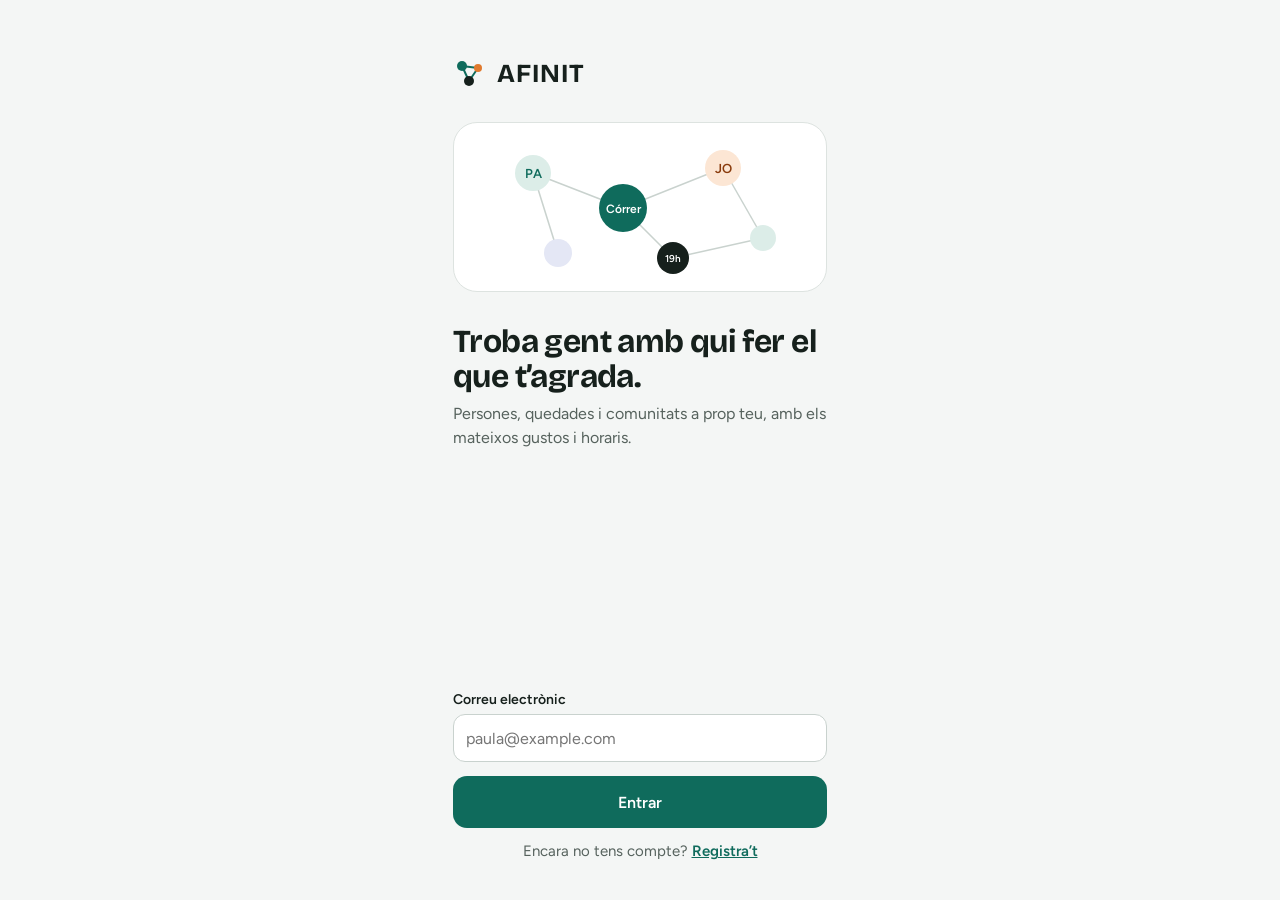
==== frontend/index.html @ 7f2d3fa5 "Quedades: MVP de punta a punta (backend + frontend) Frontend (HTML + JS simple, servit per FastAPI a" ====
<!doctype html>
<html lang="ca">
<head>
<meta charset="utf-8">
<meta name="viewport" content="width=device-width, initial-scale=1">
<title>AFINIT</title>
<link rel="preconnect" href="https://fonts.googleapis.com">
<link href="https://fonts.googleapis.com/css2?family=Bricolage+Grotesque:opsz,wght@12..96,600;12..96,700&family=Figtree:wght@400;500;600&display=swap" rel="stylesheet">
<link rel="stylesheet" href="css/afinit.css">
</head>
<body>
<div class="app">
  <main class="screen" style="padding: 56px 28px 40px; gap: 32px">
    <div class="brand">
      <svg width="34" height="34" viewBox="0 0 34 34" aria-hidden="true">
        <line x1="9" y1="10" x2="25" y2="12" stroke="var(--primary)" stroke-width="2"></line>
        <line x1="9" y1="10" x2="16" y2="25" stroke="var(--primary)" stroke-width="2"></line>
        <line x1="25" y1="12" x2="16" y2="25" stroke="var(--primary)" stroke-width="2"></line>
        <circle cx="9" cy="10" r="5" fill="var(--primary)"></circle>
        <circle cx="25" cy="12" r="4" fill="var(--accent)"></circle>
        <circle cx="16" cy="25" r="5" fill="var(--ink)"></circle>
      </svg>
      <span class="brand-name">AFINIT</span>
    </div>

    <div style="height: 170px; border-radius: 24px; background: var(--surface); border: 1px solid var(--border); overflow: hidden">
      <svg width="100%" height="170" viewBox="0 0 334 170" preserveAspectRatio="xMidYMid meet" aria-hidden="true">
        <g stroke="var(--border-input)" stroke-width="1.5">
          <line x1="60" y1="50" x2="150" y2="85"></line><line x1="150" y1="85" x2="250" y2="45"></line>
          <line x1="150" y1="85" x2="200" y2="135"></line><line x1="60" y1="50" x2="85" y2="130"></line>
          <line x1="250" y1="45" x2="290" y2="115"></line><line x1="200" y1="135" x2="290" y2="115"></line>
        </g>
        <circle cx="60" cy="50" r="18" fill="var(--primary-soft)"></circle>
        <text x="60" y="55" text-anchor="middle" font-family="Figtree, sans-serif" font-size="13" font-weight="600" fill="var(--primary)">PA</text>
        <circle cx="250" cy="45" r="18" fill="var(--accent-soft)"></circle>
        <text x="250" y="50" text-anchor="middle" font-family="Figtree, sans-serif" font-size="13" font-weight="600" fill="var(--accent-soft-text)">JO</text>
        <circle cx="150" cy="85" r="24" fill="var(--primary)"></circle>
        <text x="150" y="90" text-anchor="middle" font-family="Figtree, sans-serif" font-size="12" font-weight="600" fill="#FFFFFF">Córrer</text>
        <circle cx="85" cy="130" r="14" fill="var(--other-soft)"></circle>
        <circle cx="200" cy="135" r="16" fill="var(--ink)"></circle>
        <text x="200" y="139" text-anchor="middle" font-family="Figtree, sans-serif" font-size="10" font-weight="600" fill="#FFFFFF">19h</text>
        <circle cx="290" cy="115" r="13" fill="var(--primary-soft)"></circle>
      </svg>
    </div>

    <div style="display: flex; flex-direction: column; gap: 8px">
      <h1 class="title title-xl">Troba gent amb qui fer el que t’agrada.</h1>
      <p style="margin: 0; font-size: 16px; line-height: 1.45" class="muted">Persones, quedades i comunitats a prop teu, amb els mateixos gustos i horaris.</p>
    </div>

    <form id="login" style="display: flex; flex-direction: column; gap: 14px; margin-top: auto" novalidate>
      <div class="field">
        <label for="email" style="font-size: 14px">Correu electrònic</label>
        <input id="email" class="input" type="email" autocomplete="email" placeholder="paula@example.com" required style="height: 48px; font-size: 16px">
      </div>
      <div id="error" class="error hidden" role="alert"></div>
      <button class="btn btn-primary btn-block" type="submit">Entrar</button>
      <p style="margin: 0; text-align: center; font-size: 15px" class="muted">Encara no tens compte? <a href="proximament.html?s=Registre" style="font-weight: 600">Registra’t</a></p>
    </form>
  </main>
</div>

<script src="js/afinit.js"></script>
<script>
  if (getUser()) location.replace('quedades.html');

  const form = document.getElementById('login');
  const errorBox = document.getElementById('error');

  form.addEventListener('submit', async (e) => {
    e.preventDefault();
    const email = document.getElementById('email').value.trim();
    const button = form.querySelector('button');
    errorBox.classList.add('hidden');
    if (!email) {
      errorBox.textContent = 'Escriu el teu correu electrònic.';
      errorBox.classList.remove('hidden');
      return;
    }
    button.disabled = true;
    try {
      const user = await api('/auth/login', { method: 'POST', body: { email } });
      setUser(user);
      location.href = 'quedades.html';
    } catch (err) {
      errorBox.textContent = err.message;
      errorBox.classList.remove('hidden');
    } finally {
      button.disabled = false;
    }
  });
</script>
</body>
</html>
---- frontend/css/afinit.css ----
/* =====================================================================
   AFINIT - estils comuns de totes les pantalles
   ---------------------------------------------------------------------
   PALETA: per canviar la tonalitat de l'app, només cal tocar les
   variables d'aquest bloc :root. Cap altre fitxer té colors escrits.
   ===================================================================== */
:root {
  /* Color principal (botons, enllaços, icones, pestanya activa) */
  --primary: #0F6B5C;
  --primary-hover: #0A4F44;
  --primary-soft: #DCEDE8;      /* fons suau: etiquetes, avisos */
  --primary-soft-text: #1F4A41; /* text sobre --primary-soft */

  /* Color d'accent (segon color del logo, avatars) */
  --accent: #E07A2E;
  --accent-soft: #FCE6D4;
  --accent-soft-text: #8A3B0C;

  /* Neutres */
  --ink: #16201C;               /* text principal i capçaleres fosques */
  --ink-2: #2A3631;             /* botó sobre capçalera fosca */
  --ink-on-dark-muted: #C8D2CE; /* text secundari sobre fons fosc */
  --text: #2E3833;              /* paràgrafs */
  --muted: #56625D;             /* text secundari */
  --bg: #F4F6F5;                /* fons de pantalla */
  --surface: #FFFFFF;           /* targetes, camps */
  --track: #E6EBE9;             /* fons de les pestanyes */
  --border: #DDE3E0;
  --border-input: #C9D2CE;
  --divider: #EEF1F0;
  --other-soft: #E4E7F5;        /* tercer color d'avatars */
  --other-soft-text: #2E3A80;
  --danger: #B42318;
  --danger-soft: #FDECEA;

  --font-body: 'Figtree', system-ui, sans-serif;
  --font-title: 'Bricolage Grotesque', 'Figtree', sans-serif;
  --radius-sm: 12px;
  --radius: 14px;
  --radius-lg: 18px;
}

* { box-sizing: border-box; }

html { background: var(--border); }

body {
  margin: 0;
  font-family: var(--font-body);
  color: var(--ink);
  background: var(--bg);
  -webkit-font-smoothing: antialiased;
}

a { color: var(--primary); }
a:hover { color: var(--primary-hover); }

/* L'app és mòbil: a l'ordinador es mostra com una columna de mòbil centrada */
.app {
  max-width: 430px;
  min-height: 100vh;
  margin: 0 auto;
  background: var(--bg);
  display: flex;
  flex-direction: column;
}

.screen {
  flex: 1;
  display: flex;
  flex-direction: column;
  gap: 16px;
  padding: 20px 20px 24px;
}

.title {
  margin: 0;
  font-family: var(--font-title);
  font-weight: 700;
  letter-spacing: -0.5px;
}
.title-xl { font-size: 32px; line-height: 1.1; letter-spacing: -0.6px; }
.title-lg { font-size: 28px; }
.title-md { font-size: 24px; letter-spacing: -0.4px; }

.section-title { margin: 6px 0 0; font-size: 16px; font-weight: 600; }
.muted { color: var(--muted); }
.hidden { display: none !important; }

/* ---------- Logo ---------- */
.brand { display: flex; align-items: center; gap: 10px; }
.brand-name { font-family: var(--font-title); font-size: 26px; font-weight: 700; letter-spacing: 1px; }

/* ---------- Capçalera amb botó de tornar ---------- */
.topbar { display: flex; align-items: center; justify-content: space-between; gap: 12px; min-height: 44px; }
.topbar-left { display: flex; align-items: center; gap: 12px; }

.icon-btn {
  display: inline-flex; align-items: center; justify-content: center;
  width: 44px; height: 44px; flex-shrink: 0;
  border-radius: var(--radius-sm);
  background: var(--surface); border: 1px solid var(--border); color: var(--ink);
}
.icon-btn:hover { color: var(--ink); background: var(--divider); }
.icon-btn.on-dark { background: var(--ink-2); border: none; color: #FFFFFF; }

/* ---------- Botons ---------- */
.btn {
  display: inline-flex; align-items: center; justify-content: center; gap: 6px;
  height: 52px; padding: 0 18px;
  border-radius: var(--radius); border: none;
  font-family: inherit; font-size: 16px; font-weight: 600;
  text-decoration: none; cursor: pointer;
}
.btn-primary { background: var(--primary); color: #FFFFFF; }
.btn-primary:hover { background: var(--primary-hover); color: #FFFFFF; }
.btn-secondary { background: var(--surface); color: var(--ink); border: 1px solid var(--border-input); }
.btn-secondary:hover { background: var(--divider); color: var(--ink); }
.btn-small { height: 42px; padding: 0 14px; border-radius: var(--radius-sm); font-size: 14px; }
.btn-block { width: 100%; }
.btn:disabled { opacity: 0.6; cursor: default; }

/* ---------- Formularis ---------- */
.field { display: flex; flex-direction: column; gap: 6px; min-width: 0; }
.field label { font-size: 13px; font-weight: 600; }
.input {
  height: 44px; width: 100%; min-width: 0;
  border-radius: var(--radius-sm); border: 1px solid var(--border-input);
  background: var(--surface); padding: 0 12px;
  font-size: 15px; font-family: inherit; color: var(--ink);
}
textarea.input { height: auto; padding: 10px 12px; line-height: 1.4; resize: none; }
select.input { padding: 0 8px; }
.input:focus { outline: 2px solid var(--primary); outline-offset: 1px; }
.row-2 { display: grid; grid-template-columns: repeat(2, minmax(0, 1fr)); gap: 12px; }
.row-2-1 { display: grid; grid-template-columns: 2fr 1fr; gap: 12px; }

/* ---------- Avisos ---------- */
.hint {
  display: flex; gap: 10px; align-items: flex-start;
  padding: 12px 14px; border-radius: var(--radius);
  background: var(--primary-soft); color: var(--primary-soft-text);
  font-size: 13px; line-height: 1.4;
}
.hint svg { flex-shrink: 0; margin-top: 1px; color: var(--primary); }
.error {
  padding: 12px 14px; border-radius: var(--radius);
  background: var(--danger-soft); color: var(--danger);
  font-size: 14px; line-height: 1.4;
}
.empty {
  padding: 20px 16px; border-radius: var(--radius-lg);
  border: 1px dashed var(--border-input);
  text-align: center; color: var(--muted); font-size: 14px; line-height: 1.45;
}

/* ---------- Pestanyes ---------- */
.tabs {
  display: grid; grid-template-columns: repeat(2, minmax(0, 1fr));
  padding: 4px; border-radius: var(--radius); background: var(--track);
}
.tab {
  height: 38px; border: none; border-radius: 10px;
  background: transparent; color: var(--muted);
  font-family: inherit; font-size: 14px; font-weight: 500; cursor: pointer;
}
.tab[aria-selected="true"] { background: var(--surface); color: var(--ink); font-weight: 600; }

/* ---------- Etiqueta d'activitat ---------- */
.chip {
  display: inline-block; padding: 4px 9px; border-radius: 10px;
  background: var(--primary-soft); color: var(--primary);
  font-size: 12px; font-weight: 600;
}

/* ---------- Targeta de quedada ---------- */
.list { display: flex; flex-direction: column; gap: 10px; }
.event-card {
  display: flex; gap: 12px; padding: 14px;
  border-radius: var(--radius-lg); background: var(--surface); border: 1px solid var(--border);
  color: var(--ink); text-decoration: none;
}
.event-card:hover { color: var(--ink); border-color: var(--border-input); }
.date-badge {
  width: 56px; height: 66px; flex-shrink: 0;
  border-radius: var(--radius-sm); background: var(--ink); color: #FFFFFF;
  display: flex; flex-direction: column; align-items: center; justify-content: center;
}
.date-badge .dow { font-size: 11px; font-weight: 600; text-transform: uppercase; }
.date-badge .num { font-size: 22px; font-weight: 700; line-height: 1.1; }
.date-badge .mon { font-size: 11px; }
.event-body { flex: 1; display: flex; flex-direction: column; gap: 5px; min-width: 0; }
.event-title { font-size: 16px; font-weight: 600; }
.event-meta { font-size: 13px; color: var(--muted); }
.event-tags { display: flex; align-items: center; gap: 8px; flex-wrap: wrap; font-size: 12px; color: var(--muted); }

.attending-card {
  display: flex; align-items: center; gap: 12px; padding: 14px;
  border-radius: var(--radius-lg); background: var(--primary-soft);
  color: var(--ink); text-decoration: none;
}
.attending-card:hover { color: var(--ink); }
.attending-card .check {
  width: 44px; height: 44px; flex-shrink: 0; border-radius: var(--radius-sm);
  background: var(--primary); color: #FFFFFF;
  display: flex; align-items: center; justify-content: center;
}
.attending-card .info { display: flex; flex-direction: column; gap: 2px; }
.attending-card .info span:first-child { font-size: 15px; font-weight: 600; }
.attending-card .info span:last-child { font-size: 13px; color: var(--primary-soft-text); }

/* ---------- Detall de quedada ---------- */
.hero {
  background: var(--ink); color: #FFFFFF;
  padding: 20px 24px 26px; display: flex; flex-direction: column; gap: 18px;
}
.hero .chip { align-self: flex-start; padding: 5px 10px; }
.hero-sub { font-size: 14px; color: var(--ink-on-dark-muted); }
.info-box {
  display: flex; flex-direction: column;
  border-radius: 16px; background: var(--surface); border: 1px solid var(--border);
}
.info-row { display: flex; align-items: center; gap: 12px; padding: 12px 14px; border-bottom: 1px solid var(--divider); }
.info-row:last-child { border-bottom: none; }
.info-row svg { flex-shrink: 0; color: var(--primary); }
.info-row div { display: flex; flex-direction: column; }
.info-row .main { font-size: 15px; font-weight: 600; }
.info-row .sub { font-size: 13px; color: var(--muted); }
.description { margin: 0; font-size: 15px; line-height: 1.5; color: var(--text); white-space: pre-line; }

.people { display: flex; gap: 10px; flex-wrap: wrap; }
.person-pill {
  display: flex; align-items: center; gap: 8px; padding: 6px 12px 6px 6px;
  border-radius: 22px; background: var(--surface); border: 1px solid var(--border);
  font-size: 14px; font-weight: 600;
}
.avatar {
  width: 32px; height: 32px; border-radius: 50%;
  display: flex; align-items: center; justify-content: center;
  font-size: 12px; font-weight: 600; flex-shrink: 0;
}
.avatar.c0 { background: var(--primary-soft); color: var(--primary); }
.avatar.c1 { background: var(--accent-soft); color: var(--accent-soft-text); }
.avatar.c2 { background: var(--other-soft); color: var(--other-soft-text); }
.avatar.c3 { background: var(--divider); color: var(--ink); }
.avatar.more { background: var(--ink); color: #FFFFFF; }
.avatar-stack { display: flex; align-items: center; gap: 12px; }
.avatar-stack .stack { display: flex; }
.avatar-stack .avatar { width: 34px; height: 34px; font-size: 11px; border: 2px solid var(--bg); }
.avatar-stack .avatar + .avatar { margin-left: -10px; }

/* ---------- Navegació inferior ---------- */
.bottom-nav {
  position: sticky; bottom: 0;
  display: flex; height: 76px; padding: 6px 8px 12px;
  background: var(--surface); border-top: 1px solid var(--border);
}
.bottom-nav a {
  flex: 1; display: flex; flex-direction: column; align-items: center; justify-content: center; gap: 3px;
  color: var(--muted); font-size: 12px; font-weight: 500; text-decoration: none;
}
.bottom-nav a[aria-current="page"] { color: var(--primary); font-weight: 600; }

/* ---------- Toast ---------- */
.toast {
  position: fixed; left: 50%; bottom: 96px; transform: translateX(-50%);
  max-width: 360px; padding: 12px 16px; border-radius: var(--radius);
  background: var(--ink); color: #FFFFFF; font-size: 14px;
  box-shadow: 0 6px 20px rgba(0, 0, 0, 0.18);
}
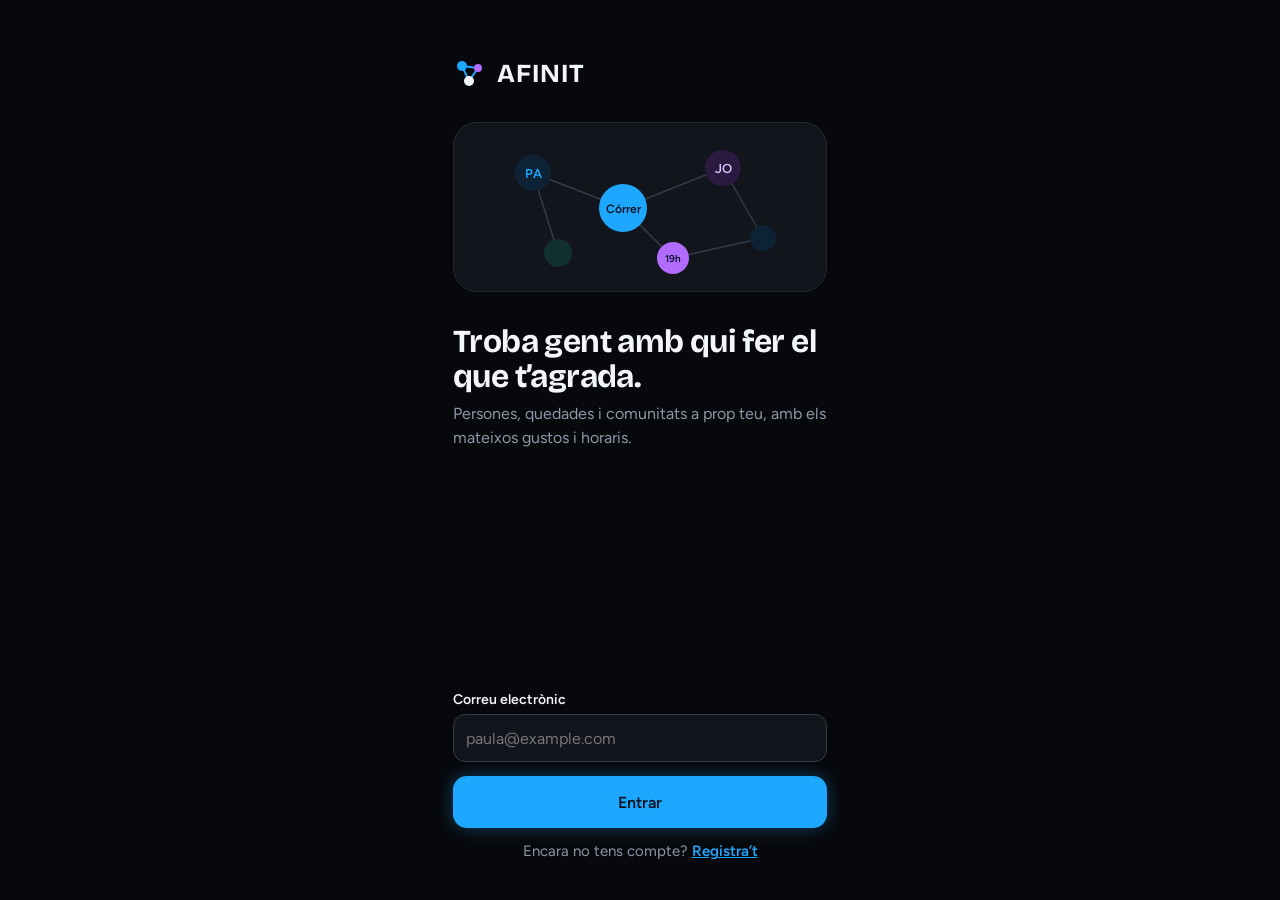
==== commit d22b84bc: "Tema negre i blau neó, calendari i generador de dades de prova - css: paleta fosca (negre + blau neó" ====
--- a/frontend/index.html
+++ b/frontend/index.html
@@ -35,10 +35,10 @@
         <circle cx="250" cy="45" r="18" fill="var(--accent-soft)"></circle>
         <text x="250" y="50" text-anchor="middle" font-family="Figtree, sans-serif" font-size="13" font-weight="600" fill="var(--accent-soft-text)">JO</text>
         <circle cx="150" cy="85" r="24" fill="var(--primary)"></circle>
-        <text x="150" y="90" text-anchor="middle" font-family="Figtree, sans-serif" font-size="12" font-weight="600" fill="#FFFFFF">Córrer</text>
+        <text x="150" y="90" text-anchor="middle" font-family="Figtree, sans-serif" font-size="12" font-weight="600" fill="var(--on-primary)">Córrer</text>
         <circle cx="85" cy="130" r="14" fill="var(--other-soft)"></circle>
-        <circle cx="200" cy="135" r="16" fill="var(--ink)"></circle>
-        <text x="200" y="139" text-anchor="middle" font-family="Figtree, sans-serif" font-size="10" font-weight="600" fill="#FFFFFF">19h</text>
+        <circle cx="200" cy="135" r="16" fill="var(--accent)"></circle>
+        <text x="200" y="139" text-anchor="middle" font-family="Figtree, sans-serif" font-size="10" font-weight="600" fill="var(--on-primary)">19h</text>
         <circle cx="290" cy="115" r="13" fill="var(--primary-soft)"></circle>
       </svg>
     </div>
--- a/frontend/css/afinit.css
+++ b/frontend/css/afinit.css
@@ -5,33 +5,52 @@
    variables d'aquest bloc :root. Cap altre fitxer té colors escrits.
    ===================================================================== */
 :root {
+  /* Tema: negre i blau neó */
+  color-scheme: dark;           /* calendaris i desplegables natius en fosc */
+
   /* Color principal (botons, enllaços, icones, pestanya activa) */
-  --primary: #0F6B5C;
-  --primary-hover: #0A4F44;
-  --primary-soft: #DCEDE8;      /* fons suau: etiquetes, avisos */
-  --primary-soft-text: #1F4A41; /* text sobre --primary-soft */
+  --primary: #1EA7FF;           /* blau neó */
+  --primary-hover: #5CC0FF;
+  --on-primary: #04121F;        /* text sobre el blau neó (fosc: es llegeix millor que el blanc) */
+  --primary-soft: #0D2335;      /* fons suau: etiquetes, avisos */
+  --primary-soft-text: #A8DBFF; /* text sobre --primary-soft */
+  --glow: 0 0 18px rgba(30, 167, 255, 0.35); /* resplendor neó dels botons */
 
   /* Color d'accent (segon color del logo, avatars) */
-  --accent: #E07A2E;
-  --accent-soft: #FCE6D4;
-  --accent-soft-text: #8A3B0C;
+  --accent: #B26BFF;            /* lila neó */
+  --accent-soft: #2A1A3F;
+  --accent-soft-text: #DDBEFF;
 
   /* Neutres */
-  --ink: #16201C;               /* text principal i capçaleres fosques */
-  --ink-2: #2A3631;             /* botó sobre capçalera fosca */
-  --ink-on-dark-muted: #C8D2CE; /* text secundari sobre fons fosc */
-  --text: #2E3833;              /* paràgrafs */
-  --muted: #56625D;             /* text secundari */
-  --bg: #F4F6F5;                /* fons de pantalla */
-  --surface: #FFFFFF;           /* targetes, camps */
-  --track: #E6EBE9;             /* fons de les pestanyes */
-  --border: #DDE3E0;
-  --border-input: #C9D2CE;
-  --divider: #EEF1F0;
-  --other-soft: #E4E7F5;        /* tercer color d'avatars */
-  --other-soft-text: #2E3A80;
-  --danger: #B42318;
-  --danger-soft: #FDECEA;
+  --ink: #F2F5FA;               /* text principal */
+  --text: #D3D9E3;              /* paràgrafs */
+  --muted: #8E97A8;             /* text secundari */
+  --page: #000000;              /* fons de fora de l'app (ordinador) */
+  --bg: #07080B;                /* fons de pantalla */
+  --surface: #12151C;           /* targetes, camps */
+  --track: #1A1E27;             /* fons de les pestanyes */
+  --border: #232833;
+  --border-input: #333A47;
+  --divider: #1C2029;
+
+  /* Blocs destacats: capçalera del detall, notificacions */
+  --block: #10131A;
+  --block-2: #222834;           /* botó sobre un bloc */
+  --on-block: #F2F5FA;
+  --on-block-muted: #A3ABBA;
+
+  /* Etiqueta de data de les targetes i pestanya activa */
+  --badge-bg: var(--primary);
+  --badge-text: var(--on-primary);
+  --tab-active-bg: var(--primary-soft);
+  --tab-active-text: var(--primary-soft-text);
+
+  --other-soft: #12302E;        /* tercer color d'avatars */
+  --other-soft-text: #7FE3D2;
+  --danger: #FF8A80;
+  --danger-soft: #3A1717;
+  --unavailable-bg: #3A2412;    /* blocs "No disponible" del calendari */
+  --unavailable-text: #FFC48A;
 
   --font-body: 'Figtree', system-ui, sans-serif;
   --font-title: 'Bricolage Grotesque', 'Figtree', sans-serif;
@@ -42,7 +61,7 @@
 
 * { box-sizing: border-box; }
 
-html { background: var(--border); }
+html { background: var(--page); }
 
 body {
   margin: 0;
@@ -102,7 +121,7 @@
   background: var(--surface); border: 1px solid var(--border); color: var(--ink);
 }
 .icon-btn:hover { color: var(--ink); background: var(--divider); }
-.icon-btn.on-dark { background: var(--ink-2); border: none; color: #FFFFFF; }
+.icon-btn.on-dark { background: var(--block-2); border: none; color: var(--on-block); }
 
 /* ---------- Botons ---------- */
 .btn {
@@ -112,8 +131,8 @@
   font-family: inherit; font-size: 16px; font-weight: 600;
   text-decoration: none; cursor: pointer;
 }
-.btn-primary { background: var(--primary); color: #FFFFFF; }
-.btn-primary:hover { background: var(--primary-hover); color: #FFFFFF; }
+.btn-primary { background: var(--primary); color: var(--on-primary); box-shadow: var(--glow); }
+.btn-primary:hover { background: var(--primary-hover); color: var(--on-primary); }
 .btn-secondary { background: var(--surface); color: var(--ink); border: 1px solid var(--border-input); }
 .btn-secondary:hover { background: var(--divider); color: var(--ink); }
 .btn-small { height: 42px; padding: 0 14px; border-radius: var(--radius-sm); font-size: 14px; }
@@ -164,7 +183,7 @@
   background: transparent; color: var(--muted);
   font-family: inherit; font-size: 14px; font-weight: 500; cursor: pointer;
 }
-.tab[aria-selected="true"] { background: var(--surface); color: var(--ink); font-weight: 600; }
+.tab[aria-selected="true"] { background: var(--tab-active-bg); color: var(--tab-active-text); font-weight: 600; }
 
 /* ---------- Etiqueta d'activitat ---------- */
 .chip {
@@ -183,7 +202,7 @@
 .event-card:hover { color: var(--ink); border-color: var(--border-input); }
 .date-badge {
   width: 56px; height: 66px; flex-shrink: 0;
-  border-radius: var(--radius-sm); background: var(--ink); color: #FFFFFF;
+  border-radius: var(--radius-sm); background: var(--badge-bg); color: var(--badge-text);
   display: flex; flex-direction: column; align-items: center; justify-content: center;
 }
 .date-badge .dow { font-size: 11px; font-weight: 600; text-transform: uppercase; }
@@ -202,7 +221,7 @@
 .attending-card:hover { color: var(--ink); }
 .attending-card .check {
   width: 44px; height: 44px; flex-shrink: 0; border-radius: var(--radius-sm);
-  background: var(--primary); color: #FFFFFF;
+  background: var(--primary); color: var(--on-primary);
   display: flex; align-items: center; justify-content: center;
 }
 .attending-card .info { display: flex; flex-direction: column; gap: 2px; }
@@ -211,11 +230,11 @@
 
 /* ---------- Detall de quedada ---------- */
 .hero {
-  background: var(--ink); color: #FFFFFF;
+  background: var(--block); color: var(--on-block); border-bottom: 1px solid var(--border);
   padding: 20px 24px 26px; display: flex; flex-direction: column; gap: 18px;
 }
 .hero .chip { align-self: flex-start; padding: 5px 10px; }
-.hero-sub { font-size: 14px; color: var(--ink-on-dark-muted); }
+.hero-sub { font-size: 14px; color: var(--on-block-muted); }
 .info-box {
   display: flex; flex-direction: column;
   border-radius: 16px; background: var(--surface); border: 1px solid var(--border);
@@ -243,7 +262,7 @@
 .avatar.c1 { background: var(--accent-soft); color: var(--accent-soft-text); }
 .avatar.c2 { background: var(--other-soft); color: var(--other-soft-text); }
 .avatar.c3 { background: var(--divider); color: var(--ink); }
-.avatar.more { background: var(--ink); color: #FFFFFF; }
+.avatar.more { background: var(--primary); color: var(--on-primary); }
 .avatar-stack { display: flex; align-items: center; gap: 12px; }
 .avatar-stack .stack { display: flex; }
 .avatar-stack .avatar { width: 34px; height: 34px; font-size: 11px; border: 2px solid var(--bg); }
@@ -265,6 +284,54 @@
 .toast {
   position: fixed; left: 50%; bottom: 96px; transform: translateX(-50%);
   max-width: 360px; padding: 12px 16px; border-radius: var(--radius);
-  background: var(--ink); color: #FFFFFF; font-size: 14px;
-  box-shadow: 0 6px 20px rgba(0, 0, 0, 0.18);
-}
+  background: var(--block-2); color: var(--on-block); font-size: 14px;
+  border: 1px solid var(--border-input); box-shadow: 0 6px 20px rgba(0, 0, 0, 0.5);
+}
+
+/* ---------- Calendari ---------- */
+.month-bar { display: flex; align-items: center; justify-content: space-between; }
+.month-bar .month { font-size: 17px; font-weight: 600; }
+.month-bar .icon-btn { cursor: pointer; }
+.calendar {
+  padding: 12px; border-radius: var(--radius-lg);
+  background: var(--surface); border: 1px solid var(--border);
+  display: flex; flex-direction: column; gap: 6px;
+}
+.cal-grid { display: grid; grid-template-columns: repeat(7, minmax(0, 1fr)); gap: 4px; }
+.cal-head { text-align: center; font-size: 12px; font-weight: 600; color: var(--muted); }
+.cal-day {
+  height: 42px; padding: 0;
+  border-radius: var(--radius-sm); border: 2px solid transparent;
+  background: transparent; color: var(--ink);
+  font-family: inherit; font-size: 14px; font-weight: 400; cursor: pointer;
+  display: flex; flex-direction: column; align-items: center; justify-content: center; gap: 3px;
+}
+.cal-day:hover { background: var(--track); }
+.cal-day.has-events { font-weight: 600; }
+.cal-day.today { border-color: var(--primary); }
+.cal-day[aria-pressed="true"] { background: var(--primary); color: var(--on-primary); font-weight: 600; box-shadow: var(--glow); }
+.cal-dot { width: 6px; height: 6px; border-radius: 50%; background: transparent; }
+.cal-day.has-events .cal-dot { background: var(--primary); }
+.cal-day.has-events.past .cal-dot { background: var(--muted); }
+.cal-day[aria-pressed="true"] .cal-dot { background: var(--on-primary); }
+.legend { display: flex; gap: 16px; font-size: 12px; color: var(--muted); }
+.legend span { display: flex; align-items: center; gap: 6px; }
+.legend i { width: 8px; height: 8px; border-radius: 50%; display: inline-block; }
+
+.agenda-item {
+  display: flex; align-items: center; gap: 12px; padding: 12px 14px;
+  border-radius: 16px; background: var(--primary-soft); color: var(--ink); text-decoration: none;
+}
+.agenda-item:hover { color: var(--ink); }
+.agenda-item .bar { width: 4px; align-self: stretch; border-radius: 2px; background: var(--primary); }
+.agenda-item.past { background: var(--track); }
+.agenda-item.past .bar { background: var(--muted); }
+.agenda-item .info { display: flex; flex-direction: column; gap: 2px; }
+.agenda-item .info span:first-child { font-size: 15px; font-weight: 600; }
+.agenda-item .info span:last-child { font-size: 13px; color: var(--primary-soft-text); }
+.agenda-item.past .info span:last-child { color: var(--muted); }
+.blocks { display: flex; flex-wrap: wrap; gap: 6px; align-items: center; }
+.block-chip {
+  display: flex; align-items: center; gap: 5px; padding: 6px 10px; border-radius: 10px;
+  background: var(--unavailable-bg); color: var(--unavailable-text); font-size: 12px; font-weight: 600;
+}
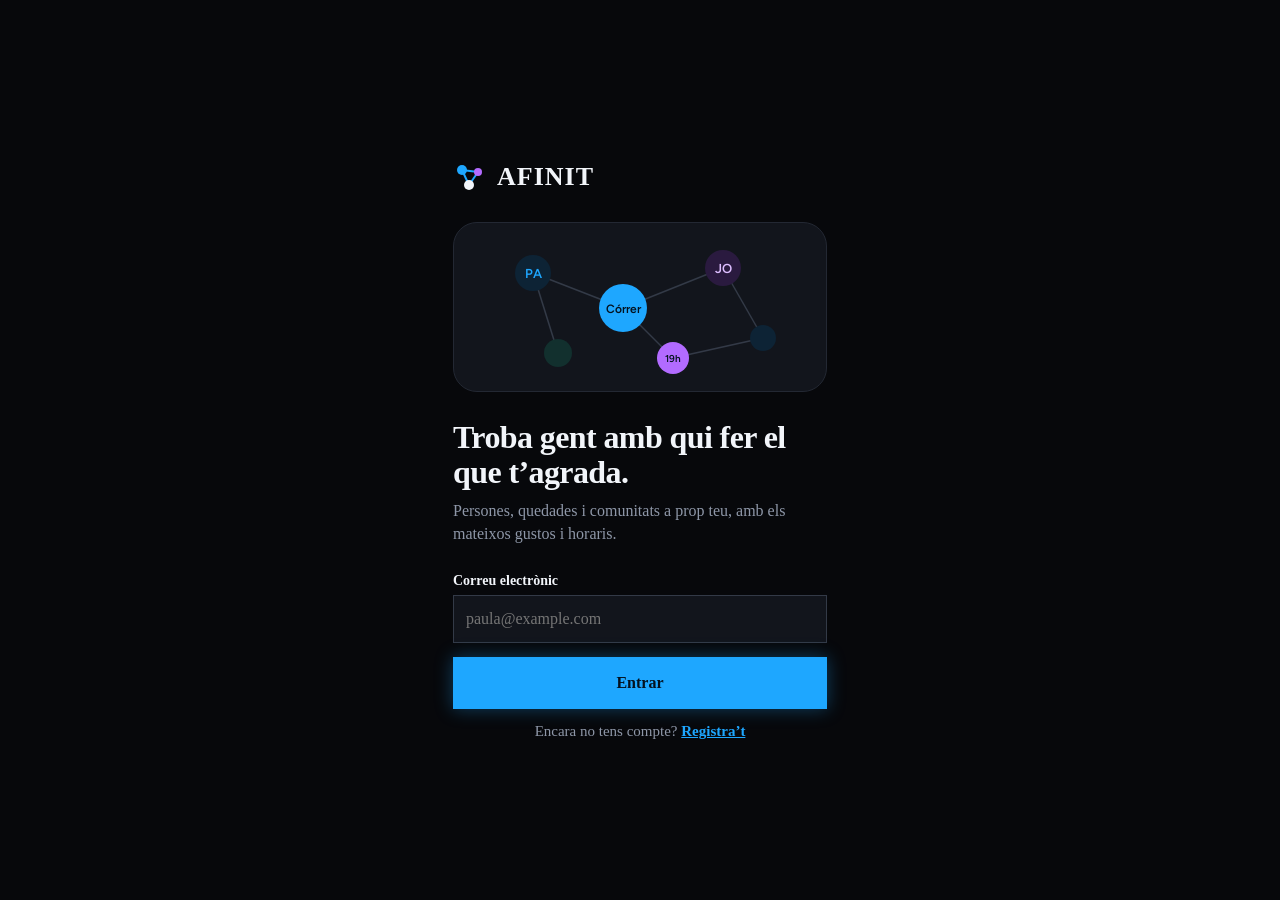
==== commit f880843c: "Mode clar i fosc, pantalla de perfil i inici centrat - Mode clar (blau elèctric sobre blanc) a més d" ====
--- a/frontend/index.html
+++ b/frontend/index.html
@@ -7,10 +7,11 @@
 <link rel="preconnect" href="https://fonts.googleapis.com">
 <link href="https://fonts.googleapis.com/css2?family=Bricolage+Grotesque:opsz,wght@12..96,600;12..96,700&family=Figtree:wght@400;500;600&display=swap" rel="stylesheet">
 <link rel="stylesheet" href="css/afinit.css">
+<script src="js/theme.js"></script>
 </head>
 <body>
 <div class="app">
-  <main class="screen" style="padding: 56px 28px 40px; gap: 32px">
+  <main class="screen" style="padding: 40px 28px; gap: 28px; justify-content: center">
     <div class="brand">
       <svg width="34" height="34" viewBox="0 0 34 34" aria-hidden="true">
         <line x1="9" y1="10" x2="25" y2="12" stroke="var(--primary)" stroke-width="2"></line>
@@ -48,7 +49,7 @@
       <p style="margin: 0; font-size: 16px; line-height: 1.45" class="muted">Persones, quedades i comunitats a prop teu, amb els mateixos gustos i horaris.</p>
     </div>
 
-    <form id="login" style="display: flex; flex-direction: column; gap: 14px; margin-top: auto" novalidate>
+    <form id="login" style="display: flex; flex-direction: column; gap: 14px" novalidate>
       <div class="field">
         <label for="email" style="font-size: 14px">Correu electrònic</label>
         <input id="email" class="input" type="email" autocomplete="email" placeholder="paula@example.com" required style="height: 48px; font-size: 16px">
--- a/frontend/css/afinit.css
+++ b/frontend/css/afinit.css
@@ -51,6 +51,44 @@
   --danger-soft: #3A1717;
   --unavailable-bg: #3A2412;    /* blocs "No disponible" del calendari */
   --unavailable-text: #FFC48A;
+}
+
+/* ---------- Mode clar (el botó de la lluna del perfil hi posa data-theme="light") ---------- */
+:root[data-theme="light"] {
+  color-scheme: light;
+  --primary: #0062E6;           /* blau elèctric: més fosc que el neó perquè es llegeixi sobre blanc */
+  --primary-hover: #004FB8;
+  --on-primary: #FFFFFF;
+  --primary-soft: #E3EEFF;
+  --primary-soft-text: #0B3C80;
+  --glow: 0 0 14px rgba(0, 98, 230, 0.25);
+  --accent: #7B3FE4;
+  --accent-soft: #EFE6FF;
+  --accent-soft-text: #4B1FA0;
+  --ink: #0B0D12;
+  --text: #2A2F3A;
+  --muted: #5A6272;
+  --page: #E4E7EE;
+  --bg: #F5F6F9;
+  --surface: #FFFFFF;
+  --track: #E8EBF1;
+  --border: #DCE0E8;
+  --border-input: #C5CBD6;
+  --divider: #EEF0F4;
+  --block: #0B0D12;             /* la capçalera del detall continua sent negra */
+  --block-2: #22262F;
+  --on-block: #FFFFFF;
+  --on-block-muted: #B8BFCC;
+  --badge-bg: #0B0D12;
+  --badge-text: #FFFFFF;
+  --tab-active-bg: #FFFFFF;
+  --tab-active-text: #0B0D12;
+  --other-soft: #DDF5F0;
+  --other-soft-text: #0E5E52;
+  --danger: #B42318;
+  --danger-soft: #FDECEA;
+  --unavailable-bg: #FDEBD8;
+  --unavailable-text: #8A3B0C;
 
   --font-body: 'Figtree', system-ui, sans-serif;
   --font-title: 'Bricolage Grotesque', 'Figtree', sans-serif;
@@ -335,3 +373,19 @@
   display: flex; align-items: center; gap: 5px; padding: 6px 10px; border-radius: 10px;
   background: var(--unavailable-bg); color: var(--unavailable-text); font-size: 12px; font-weight: 600;
 }
+
+/* ---------- Perfil ---------- */
+.profile-card {
+  display: flex; align-items: center; gap: 14px; padding: 16px;
+  border-radius: var(--radius-lg); background: var(--surface); border: 1px solid var(--border);
+}
+.profile-avatar { width: 64px; height: 64px; font-size: 22px; }
+.profile-name { font-family: var(--font-title); font-size: 22px; font-weight: 700; }
+.stats { display: grid; grid-template-columns: repeat(3, minmax(0, 1fr)); gap: 10px; }
+.stat {
+  display: flex; flex-direction: column; align-items: center; gap: 2px; padding: 12px 6px;
+  border-radius: var(--radius); background: var(--surface); border: 1px solid var(--border);
+  font-size: 12px; color: var(--muted);
+}
+.stat .num { font-size: 22px; font-weight: 700; color: var(--ink); }
+.icon-btn { cursor: pointer; }
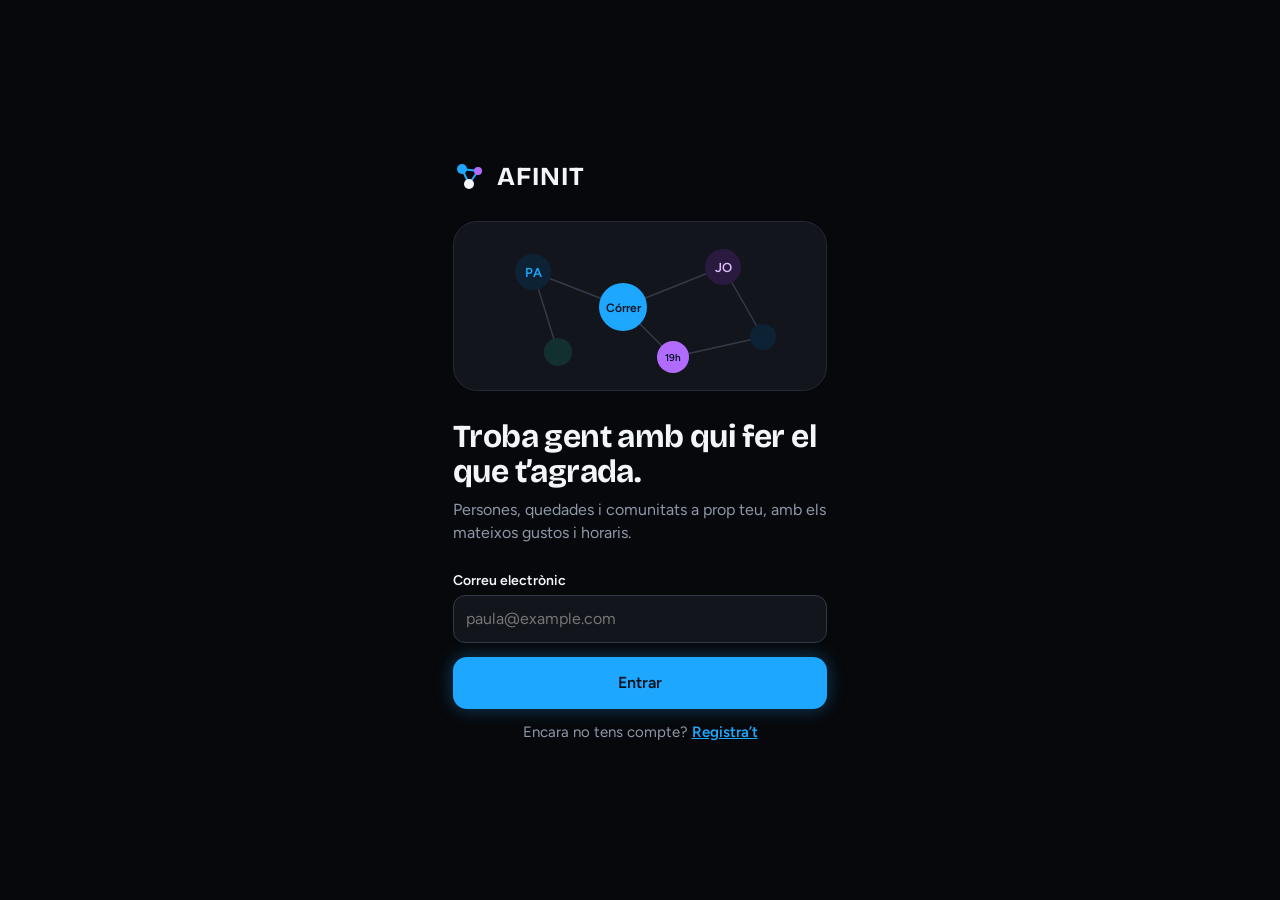
==== commit e2237ca8: "registre i editar perfil" ====
--- a/frontend/index.html
+++ b/frontend/index.html
@@ -56,7 +56,7 @@
       </div>
       <div id="error" class="error hidden" role="alert"></div>
       <button class="btn btn-primary btn-block" type="submit">Entrar</button>
-      <p style="margin: 0; text-align: center; font-size: 15px" class="muted">Encara no tens compte? <a href="proximament.html?s=Registre" style="font-weight: 600">Registra’t</a></p>
+      <p style="margin: 0; text-align: center; font-size: 15px" class="muted">Encara no tens compte? <a href="registre.html?s=Registre" style="font-weight: 600">Registra’t</a></p>
     </form>
   </main>
 </div>
--- a/frontend/css/afinit.css
+++ b/frontend/css/afinit.css
@@ -89,7 +89,10 @@
   --danger-soft: #FDECEA;
   --unavailable-bg: #FDEBD8;
   --unavailable-text: #8A3B0C;
-
+}
+
+/* ---------- Tipografia i arrodoniments (iguals en els dos modes) ---------- */
+:root {
   --font-body: 'Figtree', system-ui, sans-serif;
   --font-title: 'Bricolage Grotesque', 'Figtree', sans-serif;
   --radius-sm: 12px;
@@ -342,16 +345,17 @@
   border-radius: var(--radius-sm); border: 2px solid transparent;
   background: transparent; color: var(--ink);
   font-family: inherit; font-size: 14px; font-weight: 400; cursor: pointer;
-  display: flex; flex-direction: column; align-items: center; justify-content: center; gap: 3px;
+  position: relative; display: flex; align-items: center; justify-content: center;
 }
 .cal-day:hover { background: var(--track); }
 .cal-day.has-events { font-weight: 600; }
 .cal-day.today { border-color: var(--primary); }
 .cal-day[aria-pressed="true"] { background: var(--primary); color: var(--on-primary); font-weight: 600; box-shadow: var(--glow); }
-.cal-dot { width: 6px; height: 6px; border-radius: 50%; background: transparent; }
+.cal-dot { position: absolute; bottom: 5px; left: 50%; transform: translateX(-50%); width: 5px; height: 5px; border-radius: 50%; background: transparent; }
 .cal-day.has-events .cal-dot { background: var(--primary); }
 .cal-day.has-events.past .cal-dot { background: var(--muted); }
-.cal-day[aria-pressed="true"] .cal-dot { background: var(--on-primary); }
+/* El dia seleccionat ja es destaca i les seves quedades surten a sota: sense punt */
+.cal-day[aria-pressed="true"] .cal-dot { display: none; }
 .legend { display: flex; gap: 16px; font-size: 12px; color: var(--muted); }
 .legend span { display: flex; align-items: center; gap: 6px; }
 .legend i { width: 8px; height: 8px; border-radius: 50%; display: inline-block; }
@@ -389,3 +393,47 @@
 }
 .stat .num { font-size: 22px; font-weight: 700; color: var(--ink); }
 .icon-btn { cursor: pointer; }
+
+/* ---------- Selecció d'interessos i horaris (Registre / Editar perfil) ---------- */
+.step-badge {
+  display: inline-flex; align-items: center; align-self: flex-start;
+  padding: 4px 10px; border-radius: 999px;
+  background: var(--primary-soft); color: var(--primary-soft-text);
+  font-size: 12px; font-weight: 600;
+}
+
+.chip-grid { display: flex; flex-wrap: wrap; gap: 8px; }
+.chip-toggle {
+  padding: 8px 14px; border-radius: 999px;
+  border: 1px solid var(--border-input); background: var(--surface); color: var(--text);
+  font-family: inherit; font-size: 14px; font-weight: 500; cursor: pointer;
+  transition: background 0.15s, border-color 0.15s, color 0.15s;
+}
+.chip-toggle:hover { border-color: var(--primary); }
+.chip-toggle[aria-pressed="true"] {
+  background: var(--primary-soft); border-color: var(--primary);
+  color: var(--primary-soft-text); font-weight: 600;
+}
+
+.day-pills { display: grid; grid-template-columns: repeat(7, minmax(0, 1fr)); gap: 6px; }
+.day-pill {
+  height: 40px; padding: 0; border-radius: var(--radius-sm);
+  border: 1px solid var(--border-input); background: var(--surface); color: var(--ink);
+  font-family: inherit; font-size: 13px; font-weight: 600; cursor: pointer;
+}
+.day-pill:hover { border-color: var(--primary); }
+.day-pill[aria-pressed="true"] {
+  background: var(--primary); border-color: var(--primary);
+  color: var(--on-primary); box-shadow: var(--glow);
+}
+
+.schedule-box {
+  display: flex; flex-direction: column; gap: 12px; padding: 14px;
+  border-radius: var(--radius-lg); background: var(--surface); border: 1px solid var(--border);
+}
+
+.block-chip button {
+  display: inline-flex; align-items: center; justify-content: center;
+  margin-left: 2px; padding: 0 2px; border: none; background: transparent;
+  color: inherit; font-size: 14px; font-weight: 700; line-height: 1; cursor: pointer;
+}
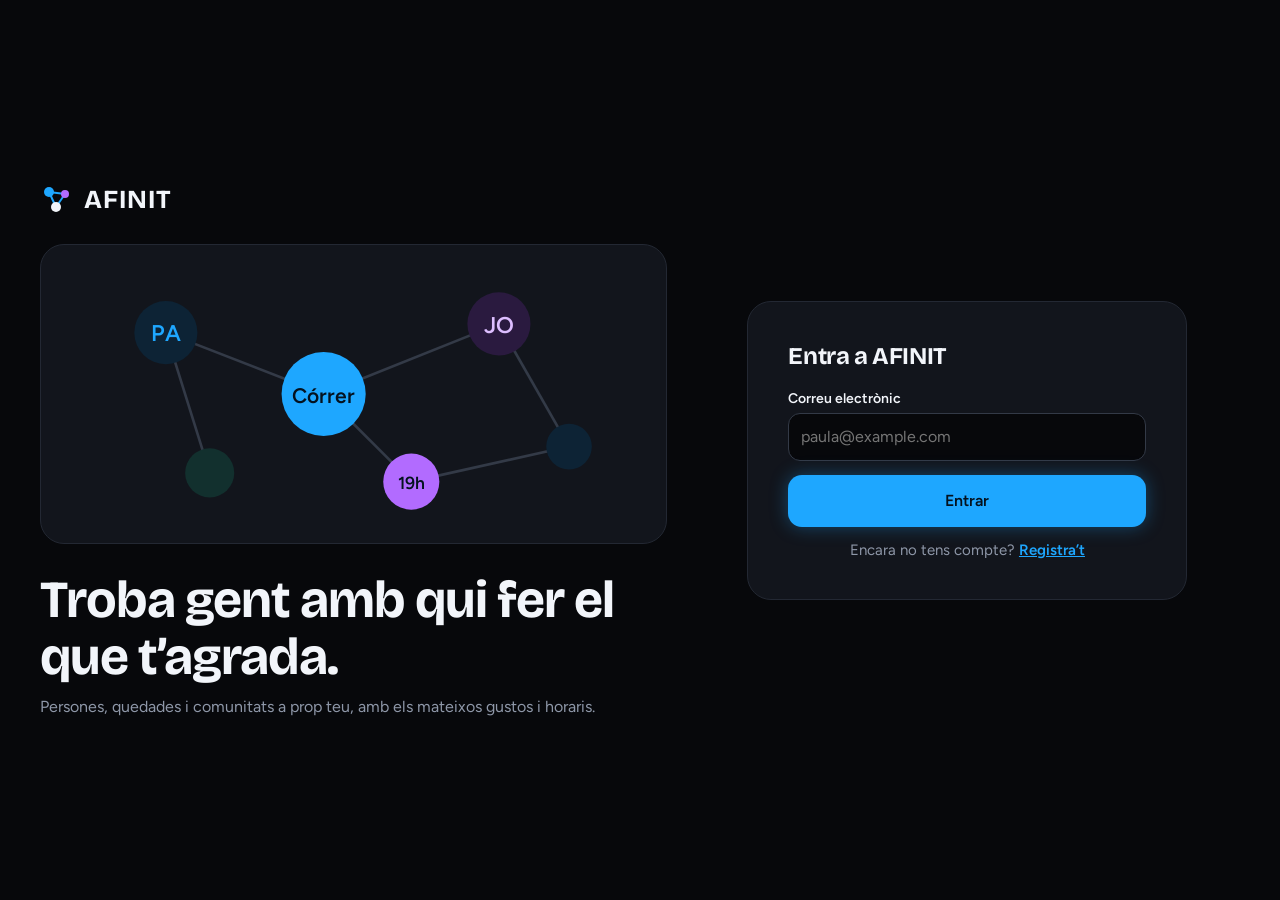
==== commit 970c4228: "Adaptar el frontend a l'ordinador - Capçalera superior a l'ordinador (logo, navegació, Crear quedada" ====
--- a/frontend/index.html
+++ b/frontend/index.html
@@ -11,7 +11,8 @@
 </head>
 <body>
 <div class="app">
-  <main class="screen" style="padding: 40px 28px; gap: 28px; justify-content: center">
+  <main class="screen login" style="padding: 40px 28px; gap: 28px; justify-content: center">
+    <div class="login-intro">
     <div class="brand">
       <svg width="34" height="34" viewBox="0 0 34 34" aria-hidden="true">
         <line x1="9" y1="10" x2="25" y2="12" stroke="var(--primary)" stroke-width="2"></line>
@@ -24,7 +25,7 @@
       <span class="brand-name">AFINIT</span>
     </div>
 
-    <div style="height: 170px; border-radius: 24px; background: var(--surface); border: 1px solid var(--border); overflow: hidden">
+    <div class="login-art" style="height: 170px; border-radius: 24px; background: var(--surface); border: 1px solid var(--border); overflow: hidden">
       <svg width="100%" height="170" viewBox="0 0 334 170" preserveAspectRatio="xMidYMid meet" aria-hidden="true">
         <g stroke="var(--border-input)" stroke-width="1.5">
           <line x1="60" y1="50" x2="150" y2="85"></line><line x1="150" y1="85" x2="250" y2="45"></line>
@@ -48,15 +49,17 @@
       <h1 class="title title-xl">Troba gent amb qui fer el que t’agrada.</h1>
       <p style="margin: 0; font-size: 16px; line-height: 1.45" class="muted">Persones, quedades i comunitats a prop teu, amb els mateixos gustos i horaris.</p>
     </div>
+    </div>
 
-    <form id="login" style="display: flex; flex-direction: column; gap: 14px" novalidate>
+    <form id="login" class="login-form" style="display: flex; flex-direction: column; gap: 14px" novalidate>
+      <h2 class="login-form-title title title-md">Entra a AFINIT</h2>
       <div class="field">
         <label for="email" style="font-size: 14px">Correu electrònic</label>
         <input id="email" class="input" type="email" autocomplete="email" placeholder="paula@example.com" required style="height: 48px; font-size: 16px">
       </div>
       <div id="error" class="error hidden" role="alert"></div>
       <button class="btn btn-primary btn-block" type="submit">Entrar</button>
-      <p style="margin: 0; text-align: center; font-size: 15px" class="muted">Encara no tens compte? <a href="registre.html?s=Registre" style="font-weight: 600">Registra’t</a></p>
+      <p style="margin: 0; text-align: center; font-size: 15px" class="muted">Encara no tens compte? <a href="proximament.html?s=Registre" style="font-weight: 600">Registra’t</a></p>
     </form>
   </main>
 </div>
--- a/frontend/css/afinit.css
+++ b/frontend/css/afinit.css
@@ -394,46 +394,204 @@
 .stat .num { font-size: 22px; font-weight: 700; color: var(--ink); }
 .icon-btn { cursor: pointer; }
 
-/* ---------- Selecció d'interessos i horaris (Registre / Editar perfil) ---------- */
-.step-badge {
-  display: inline-flex; align-items: center; align-self: flex-start;
-  padding: 4px 10px; border-radius: 999px;
-  background: var(--primary-soft); color: var(--primary-soft-text);
-  font-size: 12px; font-weight: 600;
-}
-
-.chip-grid { display: flex; flex-wrap: wrap; gap: 8px; }
-.chip-toggle {
-  padding: 8px 14px; border-radius: 999px;
-  border: 1px solid var(--border-input); background: var(--surface); color: var(--text);
-  font-family: inherit; font-size: 14px; font-weight: 500; cursor: pointer;
-  transition: background 0.15s, border-color 0.15s, color 0.15s;
-}
-.chip-toggle:hover { border-color: var(--primary); }
-.chip-toggle[aria-pressed="true"] {
-  background: var(--primary-soft); border-color: var(--primary);
-  color: var(--primary-soft-text); font-weight: 600;
-}
-
-.day-pills { display: grid; grid-template-columns: repeat(7, minmax(0, 1fr)); gap: 6px; }
-.day-pill {
-  height: 40px; padding: 0; border-radius: var(--radius-sm);
-  border: 1px solid var(--border-input); background: var(--surface); color: var(--ink);
-  font-family: inherit; font-size: 13px; font-weight: 600; cursor: pointer;
-}
-.day-pill:hover { border-color: var(--primary); }
-.day-pill[aria-pressed="true"] {
-  background: var(--primary); border-color: var(--primary);
-  color: var(--on-primary); box-shadow: var(--glow);
-}
-
-.schedule-box {
-  display: flex; flex-direction: column; gap: 12px; padding: 14px;
-  border-radius: var(--radius-lg); background: var(--surface); border: 1px solid var(--border);
-}
-
-.block-chip button {
-  display: inline-flex; align-items: center; justify-content: center;
-  margin-left: 2px; padding: 0 2px; border: none; background: transparent;
-  color: inherit; font-size: 14px; font-weight: 700; line-height: 1; cursor: pointer;
-}+/* ---------- Persones afins: franges en comú ---------- */
+.slot-list {
+  display: flex; flex-direction: column; gap: 2px;
+  margin-top: 4px; padding-top: 8px; border-top: 1px solid var(--divider);
+  font-size: 13px; color: var(--text);
+}
+.slot-label {
+  display: flex; align-items: center; gap: 6px; margin-bottom: 2px;
+  font-size: 12px; font-weight: 600; color: var(--muted);
+}
+.slot-label svg { color: var(--primary); }
+
+/* =====================================================================
+   DISTRIBUCIÓ: mòbil vs ordinador
+   ---------------------------------------------------------------------
+   Al mòbil, els contenidors de distribució (.layout, .detail-main...)
+   no fan res (display: contents): les pantalles es veuen com sempre.
+   A l'ordinador (>= 1000px) l'app passa a ser una web: capçalera
+   superior, contingut ample i pantalles en columnes.
+   ===================================================================== */
+.site-header, .desktop-only, .login-form-title { display: none; }
+.layout, .layout-main, .layout-aside,
+.login-intro, .detail-main, .detail-aside { display: contents; }
+.page-heading { display: flex; flex-direction: column; gap: 6px; }
+.page-sub { margin: 0; }
+.screen.detail #error { order: -2; }
+.screen.detail #info { order: -1; }
+
+@media (min-width: 1000px) {
+  html { background: var(--bg); }
+  .mobile-only, .bottom-nav { display: none !important; }
+  .desktop-only { display: block; }
+
+  /* ---------- Capçalera superior ---------- */
+  .site-header {
+    display: block;
+    position: sticky; top: 0; z-index: 20;
+    background: var(--surface);
+    border-bottom: 1px solid var(--border);
+  }
+  .site-header-inner {
+    height: 68px; padding: 0 40px;
+    display: flex; align-items: center; gap: 36px;
+  }
+  .site-brand {
+    display: flex; align-items: center; gap: 10px;
+    font-family: var(--font-title); font-size: 22px; font-weight: 700; letter-spacing: 1px;
+    color: var(--ink); text-decoration: none;
+  }
+  .site-brand:hover { color: var(--ink); }
+  .site-nav { flex: 1; display: flex; gap: 4px; }
+  .site-nav a {
+    display: flex; align-items: center; gap: 8px;
+    padding: 9px 14px; border-radius: var(--radius-sm);
+    color: var(--muted); font-size: 15px; font-weight: 500; text-decoration: none;
+    transition: background .15s, color .15s;
+  }
+  .site-nav a svg { width: 18px; height: 18px; }
+  .site-nav a:hover { color: var(--ink); background: var(--divider); }
+  .site-nav a[aria-current="page"] { color: var(--primary); background: var(--primary-soft); font-weight: 600; }
+  .site-actions { display: flex; align-items: center; gap: 14px; }
+  .site-user {
+    display: flex; align-items: center; gap: 10px;
+    padding: 4px 14px 4px 4px; border-radius: 24px; border: 1px solid var(--border);
+    color: var(--ink); font-size: 14px; font-weight: 600; text-decoration: none;
+  }
+  .site-user:hover { color: var(--ink); background: var(--divider); }
+  .site-user .avatar { width: 34px; height: 34px; }
+
+  /* ---------- Contenidor de pàgina ---------- */
+  .app {
+    max-width: none; min-height: calc(100vh - 69px);
+    padding: 0 40px; background: transparent;
+  }
+  .screen { padding: 36px 0 56px; gap: 24px; }
+  .title-lg { font-size: 36px; }
+  .page-sub { font-size: 16px; }
+  .topbar { align-items: flex-end; }
+
+  /* Dues columnes: contingut + panell lateral */
+  .layout {
+    display: grid; grid-template-columns: minmax(0, 1fr) 340px;
+    gap: 28px; align-items: start;
+  }
+  .layout-main, .layout-aside { display: flex; flex-direction: column; gap: 16px; min-width: 0; }
+  .layout-aside { position: sticky; top: 92px; }
+  .panel, .panel-plain {
+    padding: 20px; border-radius: var(--radius-lg);
+    background: var(--surface); border: 1px solid var(--border);
+  }
+  .panel .section-title { margin: 0; }
+  .panel .attending-card { background: var(--primary-soft); }
+
+  /* ---------- Llistes en graella ---------- */
+  .list {
+    display: grid; grid-template-columns: repeat(auto-fill, minmax(400px, 1fr)); gap: 16px;
+  }
+  .list.list-plain { display: flex; flex-direction: column; gap: 10px; }
+  .list > .empty, .list > .error, .list > .attending-card { grid-column: 1 / -1; }
+  #recommendations { grid-template-columns: repeat(auto-fill, minmax(470px, 1fr)); gap: 18px; }
+  .tabs { max-width: 380px; }
+
+  .event-card, .attending-card, .agenda-item {
+    transition: transform .15s ease, border-color .15s ease, box-shadow .15s ease;
+  }
+  a.event-card:hover, .attending-card:hover, .agenda-item:hover {
+    transform: translateY(-2px);
+    border-color: var(--primary);
+    box-shadow: 0 8px 24px rgba(0, 0, 0, 0.25);
+  }
+  /* Targetes més grans a l'ordinador */
+  .event-card { padding: 18px; gap: 16px; }
+  .event-title { font-size: 18px; }
+  .event-meta { font-size: 14px; }
+  .event-tags { font-size: 13px; }
+  .event-card .chip { font-size: 13px; padding: 5px 10px; }
+  .date-badge { width: 66px; height: 76px; }
+  .date-badge .num { font-size: 26px; }
+  .person-card { padding: 22px; gap: 16px; }
+  .person-card > .avatar { width: 48px; height: 48px; font-size: 15px; }
+  .person-card .event-title { font-size: 19px; }
+  .slot-list { font-size: 14px; gap: 3px; }
+  .slot-label { font-size: 13px; }
+
+  /* ---------- Inici de sessió: pantalla partida ---------- */
+  .screen.login {
+    display: grid; grid-template-columns: 1.15fr 1fr; align-items: center;
+    gap: 72px; min-height: 100vh; padding: 48px 0 !important;
+  }
+  .login-intro { display: flex; flex-direction: column; gap: 28px; }
+  .login-intro .title-xl { font-size: 52px; letter-spacing: -1px; }
+  .login-art { height: 300px !important; }
+  .login-art svg { height: 100%; }
+  .login-form {
+    width: 100%; max-width: 440px; justify-self: center;
+    padding: 40px; border-radius: 24px;
+    background: var(--surface); border: 1px solid var(--border);
+  }
+  .login-form .input { background: var(--bg); }
+  .login-form-title { display: block; margin-bottom: 6px; }
+
+  /* ---------- Detall de quedada ---------- */
+  .hero {
+    flex-direction: row; align-items: flex-start; gap: 28px;
+    margin-top: 32px; padding: 40px 48px;
+    border-radius: 24px; border: 1px solid var(--border);
+  }
+  .hero-title { font-size: 46px !important; letter-spacing: -1px; }
+  .hero-sub { font-size: 16px; }
+  .screen.detail {
+    display: grid; grid-template-columns: minmax(0, 1fr) 380px;
+    gap: 32px; align-items: start; padding: 32px 0 56px !important;
+  }
+  .screen.detail #error { grid-column: 1 / -1; }
+  .detail-main {
+    display: flex; flex-direction: column; gap: 18px; min-width: 0;
+    padding: 28px; border-radius: var(--radius-lg);
+    background: var(--surface); border: 1px solid var(--border);
+  }
+  .detail-main .person-pill { background: var(--bg); }
+  .detail-main .description { font-size: 16px; line-height: 1.6; }
+  .detail-aside {
+    display: flex; flex-direction: column; gap: 14px;
+    position: sticky; top: 92px;
+  }
+
+  /* ---------- Crear quedada ---------- */
+  .form-card {
+    width: 100%; max-width: 760px; margin: 36px auto 56px;
+    padding: 36px 40px !important; gap: 20px;
+    border-radius: 24px; background: var(--surface); border: 1px solid var(--border);
+  }
+  .form-card .input { background: var(--bg); }
+  .form-card button[type="submit"] { align-self: flex-end; width: auto; padding: 0 32px; }
+
+  /* ---------- Calendari ---------- */
+  .cal-layout { grid-template-columns: minmax(0, 1fr) 480px; }
+  .cal-layout .layout-aside { padding: 24px; gap: 14px !important; }
+  .cal-layout #day-title { font-size: 20px; }
+  .cal-layout .agenda-item { padding: 16px 18px; }
+  .cal-layout .agenda-item .info span:first-child { font-size: 16px; }
+  .cal-layout .agenda-item .info span:last-child { font-size: 14px; }
+  .cal-layout #agenda { display: flex; flex-direction: column; gap: 10px; }
+  .cal-panel { padding: 24px; gap: 16px; }
+  .cal-panel .calendar { padding: 0; border: none; background: transparent; gap: 10px; }
+  .cal-panel .cal-grid { gap: 8px; }
+  .cal-day { height: 64px; font-size: 16px; }
+  .cal-head { font-size: 13px; }
+  .cal-dot { bottom: 9px; width: 6px; height: 6px; }
+  .month-bar .month { font-size: 20px; }
+
+  /* ---------- Perfil ---------- */
+  .profile-layout { grid-template-columns: minmax(0, 1fr) 380px; }
+  .profile-card { padding: 28px; gap: 20px; }
+  .profile-avatar { width: 88px; height: 88px; font-size: 30px; }
+  .profile-name { font-size: 30px; }
+  .stat { padding: 20px 8px; font-size: 13px; }
+  .stat .num { font-size: 30px; }
+
+  .toast { bottom: 32px; }
+}
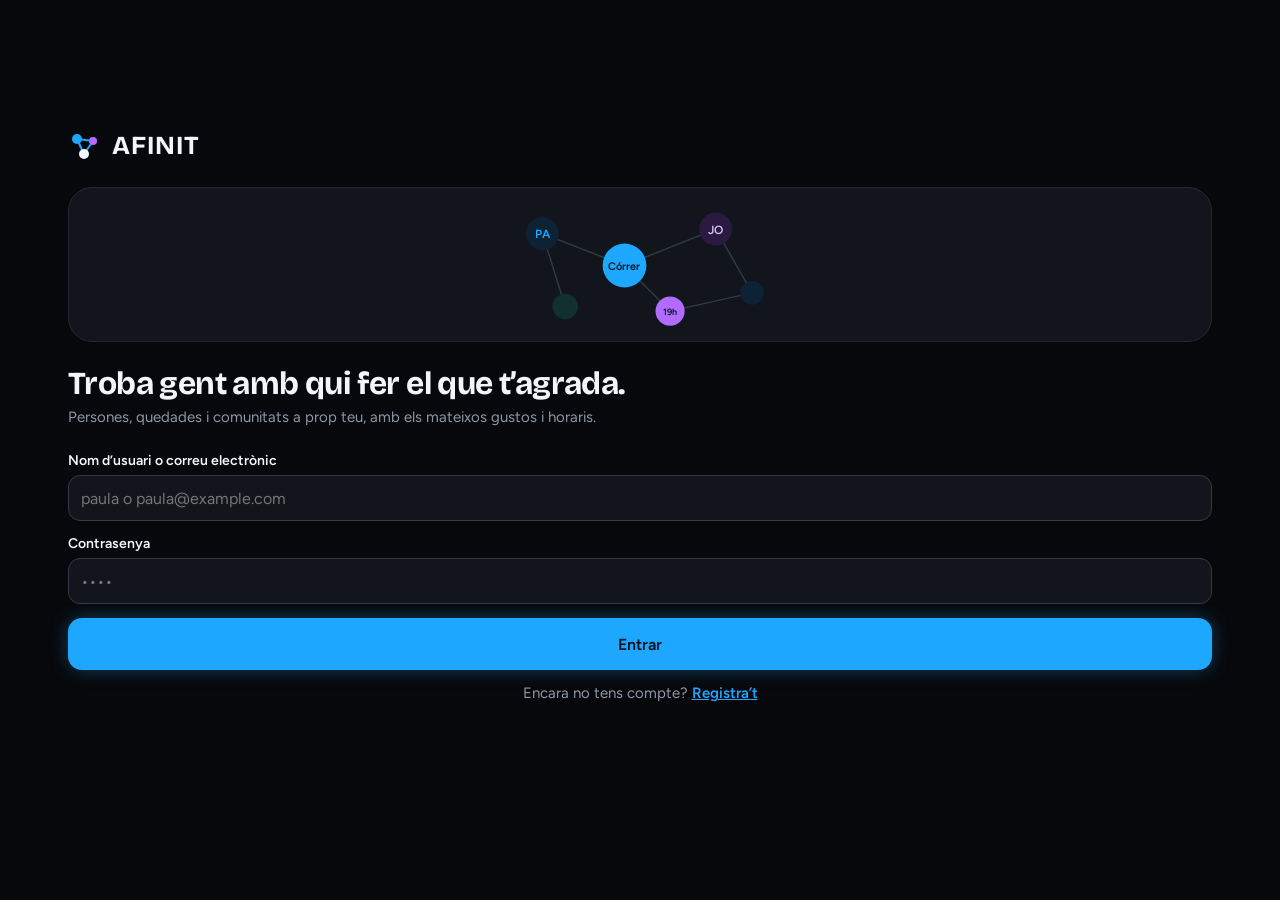
==== commit 0ffffa3d: "Millorar login i dades dels usuaris" ====
--- a/frontend/index.html
+++ b/frontend/index.html
@@ -11,8 +11,7 @@
 </head>
 <body>
 <div class="app">
-  <main class="screen login" style="padding: 40px 28px; gap: 28px; justify-content: center">
-    <div class="login-intro">
+  <main class="screen" style="padding: 36px 28px; gap: 24px; justify-content: center">
     <div class="brand">
       <svg width="34" height="34" viewBox="0 0 34 34" aria-hidden="true">
         <line x1="9" y1="10" x2="25" y2="12" stroke="var(--primary)" stroke-width="2"></line>
@@ -25,8 +24,8 @@
       <span class="brand-name">AFINIT</span>
     </div>
 
-    <div class="login-art" style="height: 170px; border-radius: 24px; background: var(--surface); border: 1px solid var(--border); overflow: hidden">
-      <svg width="100%" height="170" viewBox="0 0 334 170" preserveAspectRatio="xMidYMid meet" aria-hidden="true">
+    <div style="height: 155px; border-radius: 24px; background: var(--surface); border: 1px solid var(--border); overflow: hidden">
+      <svg width="100%" height="155" viewBox="0 0 334 170" preserveAspectRatio="xMidYMid meet" aria-hidden="true">
         <g stroke="var(--border-input)" stroke-width="1.5">
           <line x1="60" y1="50" x2="150" y2="85"></line><line x1="150" y1="85" x2="250" y2="45"></line>
           <line x1="150" y1="85" x2="200" y2="135"></line><line x1="60" y1="50" x2="85" y2="130"></line>
@@ -45,21 +44,23 @@
       </svg>
     </div>
 
-    <div style="display: flex; flex-direction: column; gap: 8px">
+    <div style="display: flex; flex-direction: column; gap: 6px">
       <h1 class="title title-xl">Troba gent amb qui fer el que t’agrada.</h1>
-      <p style="margin: 0; font-size: 16px; line-height: 1.45" class="muted">Persones, quedades i comunitats a prop teu, amb els mateixos gustos i horaris.</p>
-    </div>
+      <p style="margin: 0; font-size: 15px; line-height: 1.45" class="muted">Persones, quedades i comunitats a prop teu, amb els mateixos gustos i horaris.</p>
     </div>
 
-    <form id="login" class="login-form" style="display: flex; flex-direction: column; gap: 14px" novalidate>
-      <h2 class="login-form-title title title-md">Entra a AFINIT</h2>
+    <form id="login" style="display: flex; flex-direction: column; gap: 14px" novalidate>
       <div class="field">
-        <label for="email" style="font-size: 14px">Correu electrònic</label>
-        <input id="email" class="input" type="email" autocomplete="email" placeholder="paula@example.com" required style="height: 48px; font-size: 16px">
+        <label for="identifier" style="font-size: 14px">Nom d’usuari o correu electrònic</label>
+        <input id="identifier" class="input" type="text" autocomplete="username" placeholder="paula o paula@example.com" required style="height: 46px; font-size: 16px">
+      </div>
+      <div class="field">
+        <label for="password" style="font-size: 14px">Contrasenya</label>
+        <input id="password" class="input" type="password" autocomplete="current-password" placeholder="••••" required style="height: 46px; font-size: 16px">
       </div>
       <div id="error" class="error hidden" role="alert"></div>
       <button class="btn btn-primary btn-block" type="submit">Entrar</button>
-      <p style="margin: 0; text-align: center; font-size: 15px" class="muted">Encara no tens compte? <a href="proximament.html?s=Registre" style="font-weight: 600">Registra’t</a></p>
+      <p style="margin: 0; text-align: center; font-size: 15px" class="muted">Encara no tens compte? <a href="registre.html" style="font-weight: 600">Registra’t</a></p>
     </form>
   </main>
 </div>
@@ -73,17 +74,18 @@
 
   form.addEventListener('submit', async (e) => {
     e.preventDefault();
-    const email = document.getElementById('email').value.trim();
+    const identifier = document.getElementById('identifier').value.trim();
+    const password = document.getElementById('password').value;
     const button = form.querySelector('button');
     errorBox.classList.add('hidden');
-    if (!email) {
-      errorBox.textContent = 'Escriu el teu correu electrònic.';
+    if (!identifier || !password) {
+      errorBox.textContent = 'Escriu el teu nom d’usuari o correu i la contrasenya.';
       errorBox.classList.remove('hidden');
       return;
     }
     button.disabled = true;
     try {
-      const user = await api('/auth/login', { method: 'POST', body: { email } });
+      const user = await api('/auth/login', { method: 'POST', body: { identifier, password } });
       setUser(user);
       location.href = 'quedades.html';
     } catch (err) {
@@ -95,4 +97,4 @@
   });
 </script>
 </body>
-</html>
+</html>
--- a/frontend/css/afinit.css
+++ b/frontend/css/afinit.css
@@ -309,6 +309,103 @@
 .avatar-stack .avatar { width: 34px; height: 34px; font-size: 11px; border: 2px solid var(--bg); }
 .avatar-stack .avatar + .avatar { margin-left: -10px; }
 
+/* ---------- Comunitats ---------- */
+.community-search {
+  position: relative;
+  display: flex;
+  align-items: center;
+}
+.community-search span {
+  position: absolute;
+  left: 12px;
+  display: flex;
+  color: var(--muted);
+  pointer-events: none;
+}
+.community-search .input { padding-left: 38px; }
+.community-search .input::placeholder { color: var(--muted); }
+.community-sections, .community-section {
+  display: flex;
+  flex-direction: column;
+  gap: 18px;
+}
+.community-section { gap: 10px; }
+.community-section > .section-title { margin: 0; }
+.community-list {
+  margin: 0;
+  padding: 0;
+  list-style: none;
+}
+.community-grid {
+  display: grid;
+  grid-template-columns: repeat(2, minmax(0, 1fr));
+  gap: 10px;
+}
+.community-card {
+  display: flex;
+  align-items: center;
+  gap: 8px;
+  min-width: 0;
+  padding: 10px;
+  border: 1px solid var(--border);
+  border-radius: var(--radius-lg);
+  background: var(--surface);
+}
+.community-card-content {
+  display: flex;
+  flex: 1;
+  align-items: center;
+  gap: 10px;
+  min-width: 0;
+  padding: 0;
+  border: 0;
+  background: transparent;
+  color: inherit;
+  font: inherit;
+  text-align: left;
+  text-decoration: none;
+}
+a.community-card-content:hover { color: inherit; }
+a.community-card-content:focus-visible {
+  outline: 2px solid var(--primary);
+  outline-offset: 2px;
+  border-radius: var(--radius-sm);
+}
+.community-grid .community-card {
+  align-items: stretch;
+  padding: 0;
+}
+.community-grid .community-card-content {
+  flex-direction: column;
+  align-items: flex-start;
+  padding: 12px;
+}
+.community-avatar {
+  width: 40px;
+  height: 40px;
+  border-radius: var(--radius-sm);
+}
+.community-copy {
+  display: flex;
+  flex-direction: column;
+  gap: 3px;
+  min-width: 0;
+  overflow-wrap: anywhere;
+}
+.community-name {
+  font-weight: 600;
+  line-height: 1.25;
+}
+.community-meta {
+  color: var(--muted);
+  font-size: 0.8125rem;
+  line-height: 1.35;
+}
+.community-join {
+  flex-shrink: 0;
+  padding-inline: 10px;
+}
+
 /* ---------- Navegació inferior ---------- */
 .bottom-nav {
   position: sticky; bottom: 0;
@@ -585,6 +682,54 @@
   .cal-dot { bottom: 9px; width: 6px; height: 6px; }
   .month-bar .month { font-size: 20px; }
 
+  /* ---------- Comunitats ---------- */
+  /* Descobreix a l'esquerra (graella) i "Les teves" en un panell fix a la dreta */
+  .community-search { max-width: 560px; }
+  .community-search .input { height: 48px; font-size: 15px; }
+  .community-sections {
+    display: grid; grid-template-columns: minmax(0, 1fr) 380px;
+    gap: 28px; align-items: start;
+  }
+  .community-sections > .community-section { gap: 14px; min-width: 0; }
+  .community-discover { grid-column: 1; grid-row: 1; }
+  .community-mine {
+    grid-column: 2; grid-row: 1;
+    position: sticky; top: 92px;
+    padding: 20px; border-radius: var(--radius-lg);
+    background: var(--surface); border: 1px solid var(--border);
+  }
+
+  /* Les teves: llista compacta dins del panell */
+  .community-mine .community-grid { grid-template-columns: 1fr; gap: 10px; }
+  .community-mine .community-card { background: var(--bg); }
+  .community-mine .community-grid .community-card-content {
+    flex-direction: row; align-items: center; gap: 12px; padding: 12px 14px;
+  }
+  .community-mine .community-avatar { width: 44px; height: 44px; }
+
+  /* Descobreix: targetes verticals en graella */
+  .community-discover .community-list.list {
+    grid-template-columns: repeat(auto-fill, minmax(260px, 1fr)); gap: 16px;
+  }
+  .community-discover .community-card {
+    flex-direction: column; align-items: stretch; gap: 18px; padding: 22px;
+  }
+  .community-discover .community-card-content {
+    flex-direction: column; align-items: flex-start; gap: 14px;
+  }
+  .community-discover .community-avatar { width: 60px; height: 60px; font-size: 18px; border-radius: 16px; }
+  .community-discover .community-name { font-size: 19px; }
+  .community-discover .community-meta { font-size: 14px; }
+  .community-discover .community-join { width: 100%; height: 44px; margin-top: auto; }
+
+  .community-card { transition: border-color .15s ease, transform .15s ease, box-shadow .15s ease; }
+  .community-card:hover {
+    border-color: var(--primary); transform: translateY(-2px);
+    box-shadow: 0 8px 24px rgba(0, 0, 0, 0.25);
+  }
+  .community-name { font-size: 16px; }
+  .community-meta { font-size: 13px; }
+
   /* ---------- Perfil ---------- */
   .profile-layout { grid-template-columns: minmax(0, 1fr) 380px; }
   .profile-card { padding: 28px; gap: 20px; }
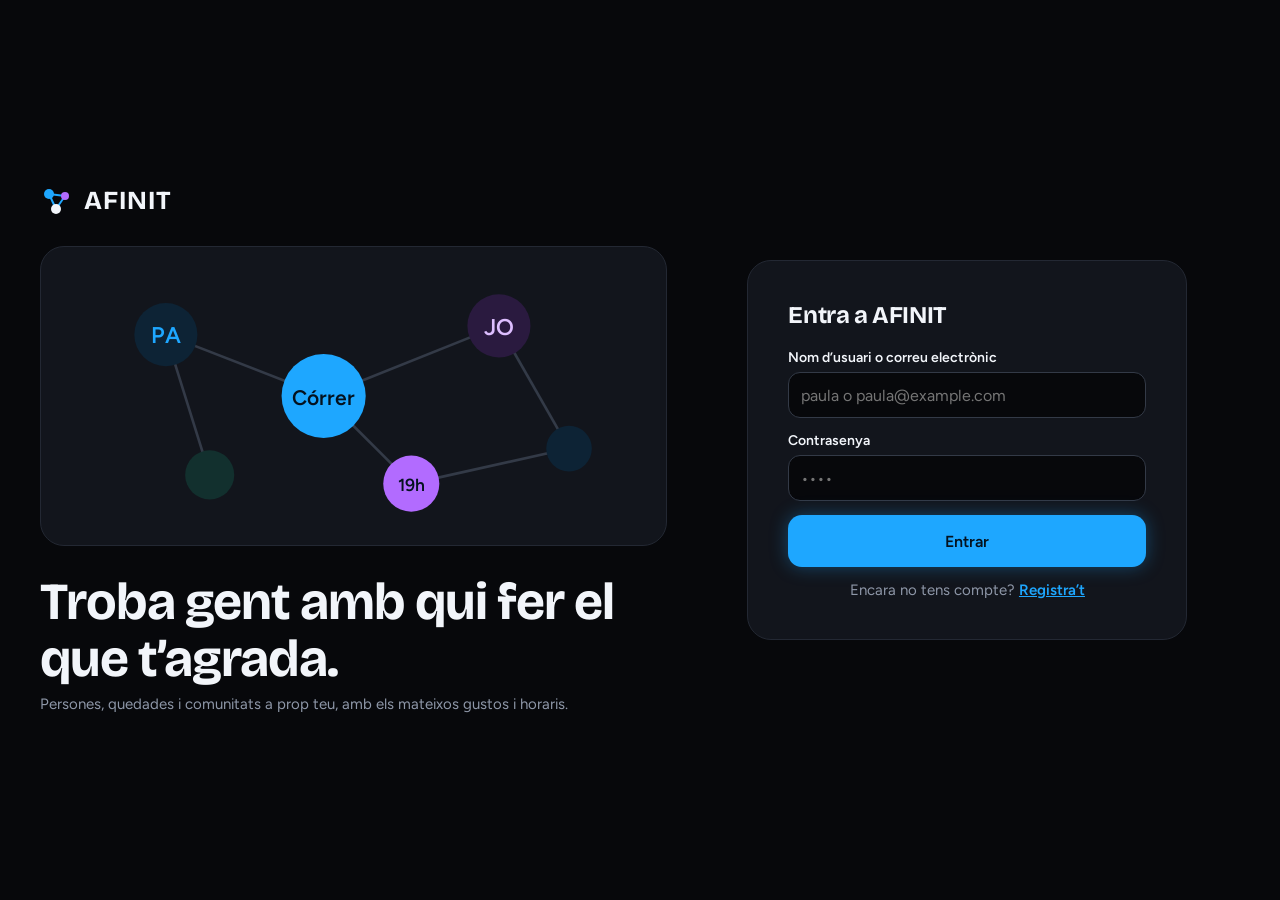
==== commit 6857e461: "Merge remote-tracking branch 'origin/main' into profile # Conflicts: #	frontend/css/afinit.css #	fro" ====
--- a/frontend/index.html
+++ b/frontend/index.html
@@ -11,7 +11,8 @@
 </head>
 <body>
 <div class="app">
-  <main class="screen" style="padding: 36px 28px; gap: 24px; justify-content: center">
+  <main class="screen login" style="padding: 40px 28px; gap: 28px; justify-content: center">
+    <div class="login-intro">
     <div class="brand">
       <svg width="34" height="34" viewBox="0 0 34 34" aria-hidden="true">
         <line x1="9" y1="10" x2="25" y2="12" stroke="var(--primary)" stroke-width="2"></line>
@@ -24,8 +25,8 @@
       <span class="brand-name">AFINIT</span>
     </div>
 
-    <div style="height: 155px; border-radius: 24px; background: var(--surface); border: 1px solid var(--border); overflow: hidden">
-      <svg width="100%" height="155" viewBox="0 0 334 170" preserveAspectRatio="xMidYMid meet" aria-hidden="true">
+    <div class="login-art" style="height: 170px; border-radius: 24px; background: var(--surface); border: 1px solid var(--border); overflow: hidden">
+      <svg width="100%" height="170" viewBox="0 0 334 170" preserveAspectRatio="xMidYMid meet" aria-hidden="true">
         <g stroke="var(--border-input)" stroke-width="1.5">
           <line x1="60" y1="50" x2="150" y2="85"></line><line x1="150" y1="85" x2="250" y2="45"></line>
           <line x1="150" y1="85" x2="200" y2="135"></line><line x1="60" y1="50" x2="85" y2="130"></line>
@@ -48,8 +49,10 @@
       <h1 class="title title-xl">Troba gent amb qui fer el que t’agrada.</h1>
       <p style="margin: 0; font-size: 15px; line-height: 1.45" class="muted">Persones, quedades i comunitats a prop teu, amb els mateixos gustos i horaris.</p>
     </div>
+    </div>
 
-    <form id="login" style="display: flex; flex-direction: column; gap: 14px" novalidate>
+    <form id="login" class="login-form" style="display: flex; flex-direction: column; gap: 14px" novalidate>
+      <h2 class="login-form-title title title-md">Entra a AFINIT</h2>
       <div class="field">
         <label for="identifier" style="font-size: 14px">Nom d’usuari o correu electrònic</label>
         <input id="identifier" class="input" type="text" autocomplete="username" placeholder="paula o paula@example.com" required style="height: 46px; font-size: 16px">
@@ -97,4 +100,4 @@
   });
 </script>
 </body>
-</html>+</html>
--- a/frontend/css/afinit.css
+++ b/frontend/css/afinit.css
@@ -491,6 +491,49 @@
 .stat .num { font-size: 22px; font-weight: 700; color: var(--ink); }
 .icon-btn { cursor: pointer; }
 
+/* ---------- Selecció d'interessos i horaris (Registre / Editar perfil) ---------- */
+.step-badge {
+  display: inline-flex; align-items: center; align-self: flex-start;
+  padding: 4px 10px; border-radius: 999px;
+  background: var(--primary-soft); color: var(--primary-soft-text);
+  font-size: 12px; font-weight: 600;
+}
+
+.chip-grid { display: flex; flex-wrap: wrap; gap: 8px; }
+.chip-toggle {
+  padding: 8px 14px; border-radius: 999px;
+  border: 1px solid var(--border-input); background: var(--surface); color: var(--text);
+  font-family: inherit; font-size: 14px; font-weight: 500; cursor: pointer;
+  transition: background 0.15s, border-color 0.15s, color 0.15s;
+}
+.chip-toggle:hover { border-color: var(--primary); }
+.chip-toggle[aria-pressed="true"] {
+  background: var(--primary-soft); border-color: var(--primary);
+  color: var(--primary-soft-text); font-weight: 600;
+}
+
+.day-pills { display: grid; grid-template-columns: repeat(7, minmax(0, 1fr)); gap: 6px; }
+.day-pill {
+  height: 40px; padding: 0; border-radius: var(--radius-sm);
+  border: 1px solid var(--border-input); background: var(--surface); color: var(--ink);
+  font-family: inherit; font-size: 13px; font-weight: 600; cursor: pointer;
+}
+.day-pill:hover { border-color: var(--primary); }
+.day-pill[aria-pressed="true"] {
+  background: var(--primary); border-color: var(--primary);
+  color: var(--on-primary); box-shadow: var(--glow);
+}
+
+.schedule-box {
+  display: flex; flex-direction: column; gap: 12px; padding: 14px;
+  border-radius: var(--radius-lg); background: var(--surface); border: 1px solid var(--border);
+}
+
+.block-chip button {
+  display: inline-flex; align-items: center; justify-content: center;
+  margin-left: 2px; padding: 0 2px; border: none; background: transparent;
+  color: inherit; font-size: 14px; font-weight: 700; line-height: 1; cursor: pointer;
+}
 /* ---------- Persones afins: franges en comú ---------- */
 .slot-list {
   display: flex; flex-direction: column; gap: 2px;
